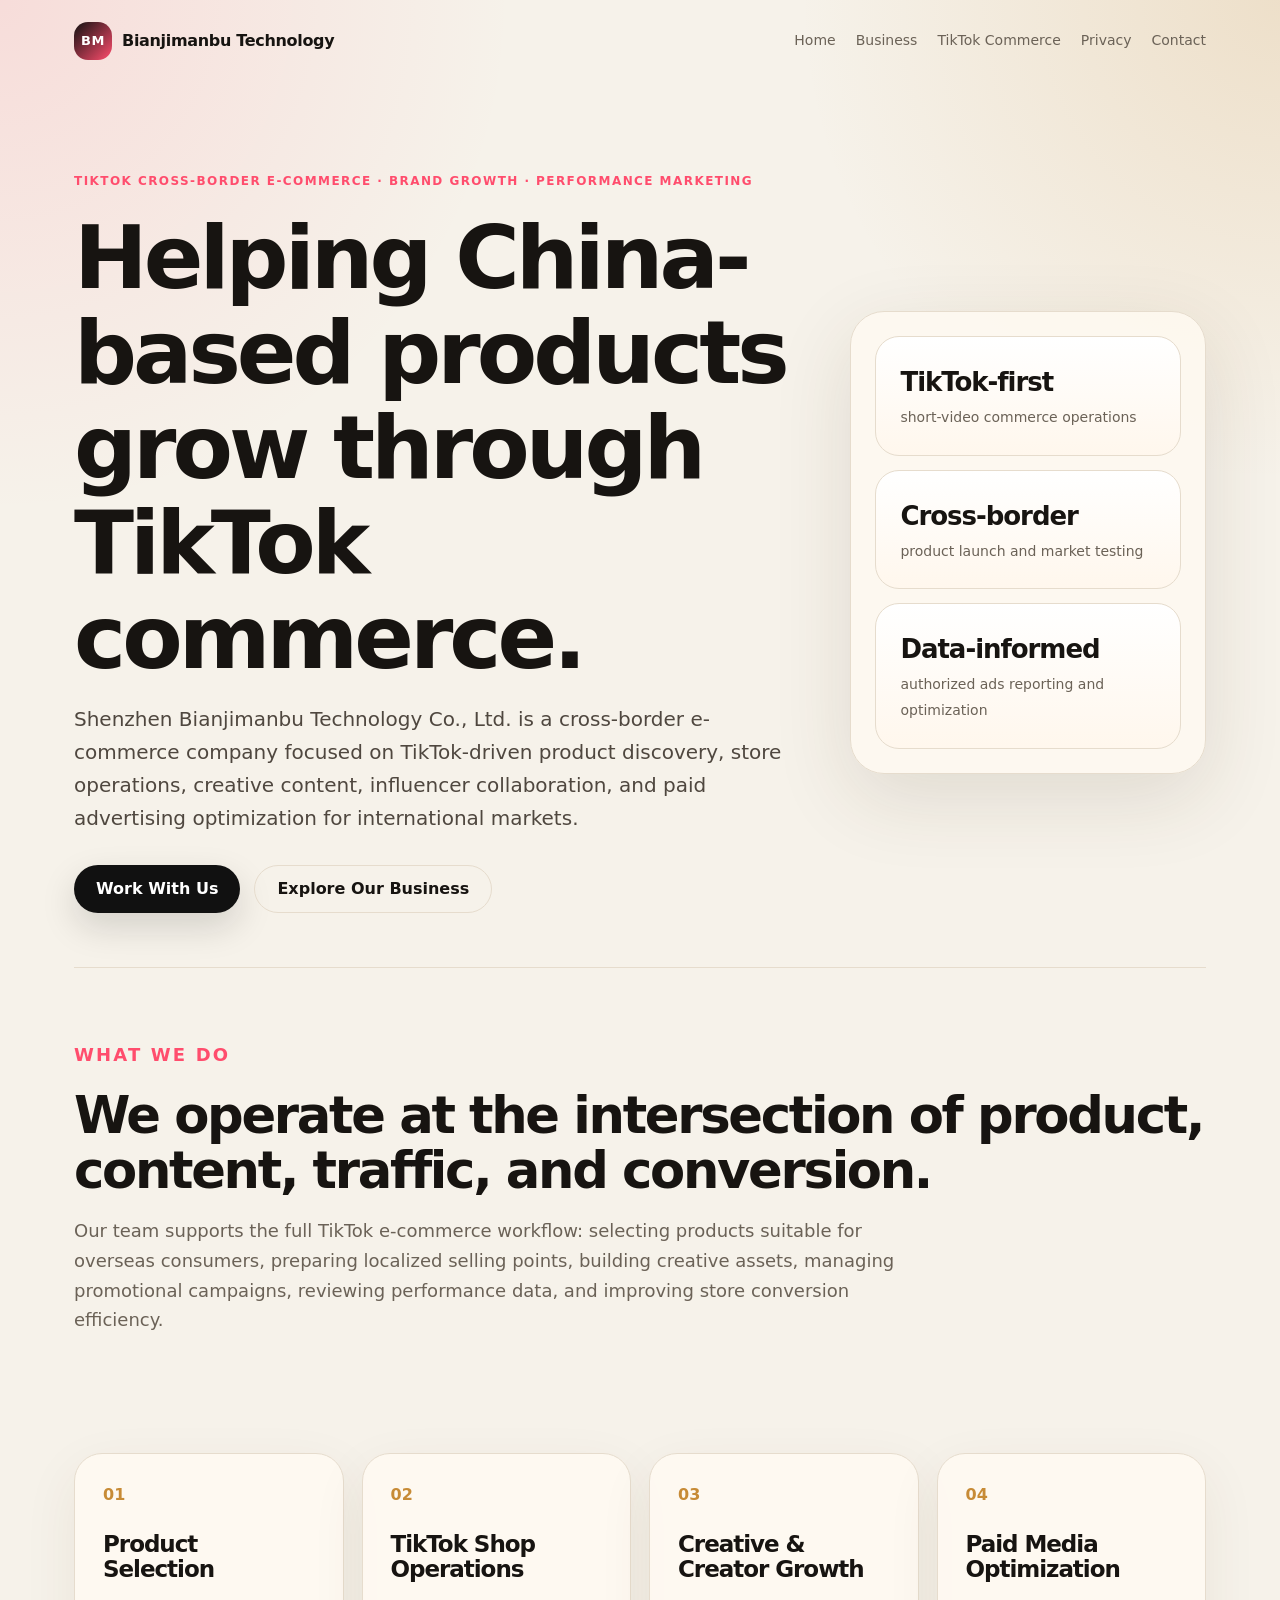
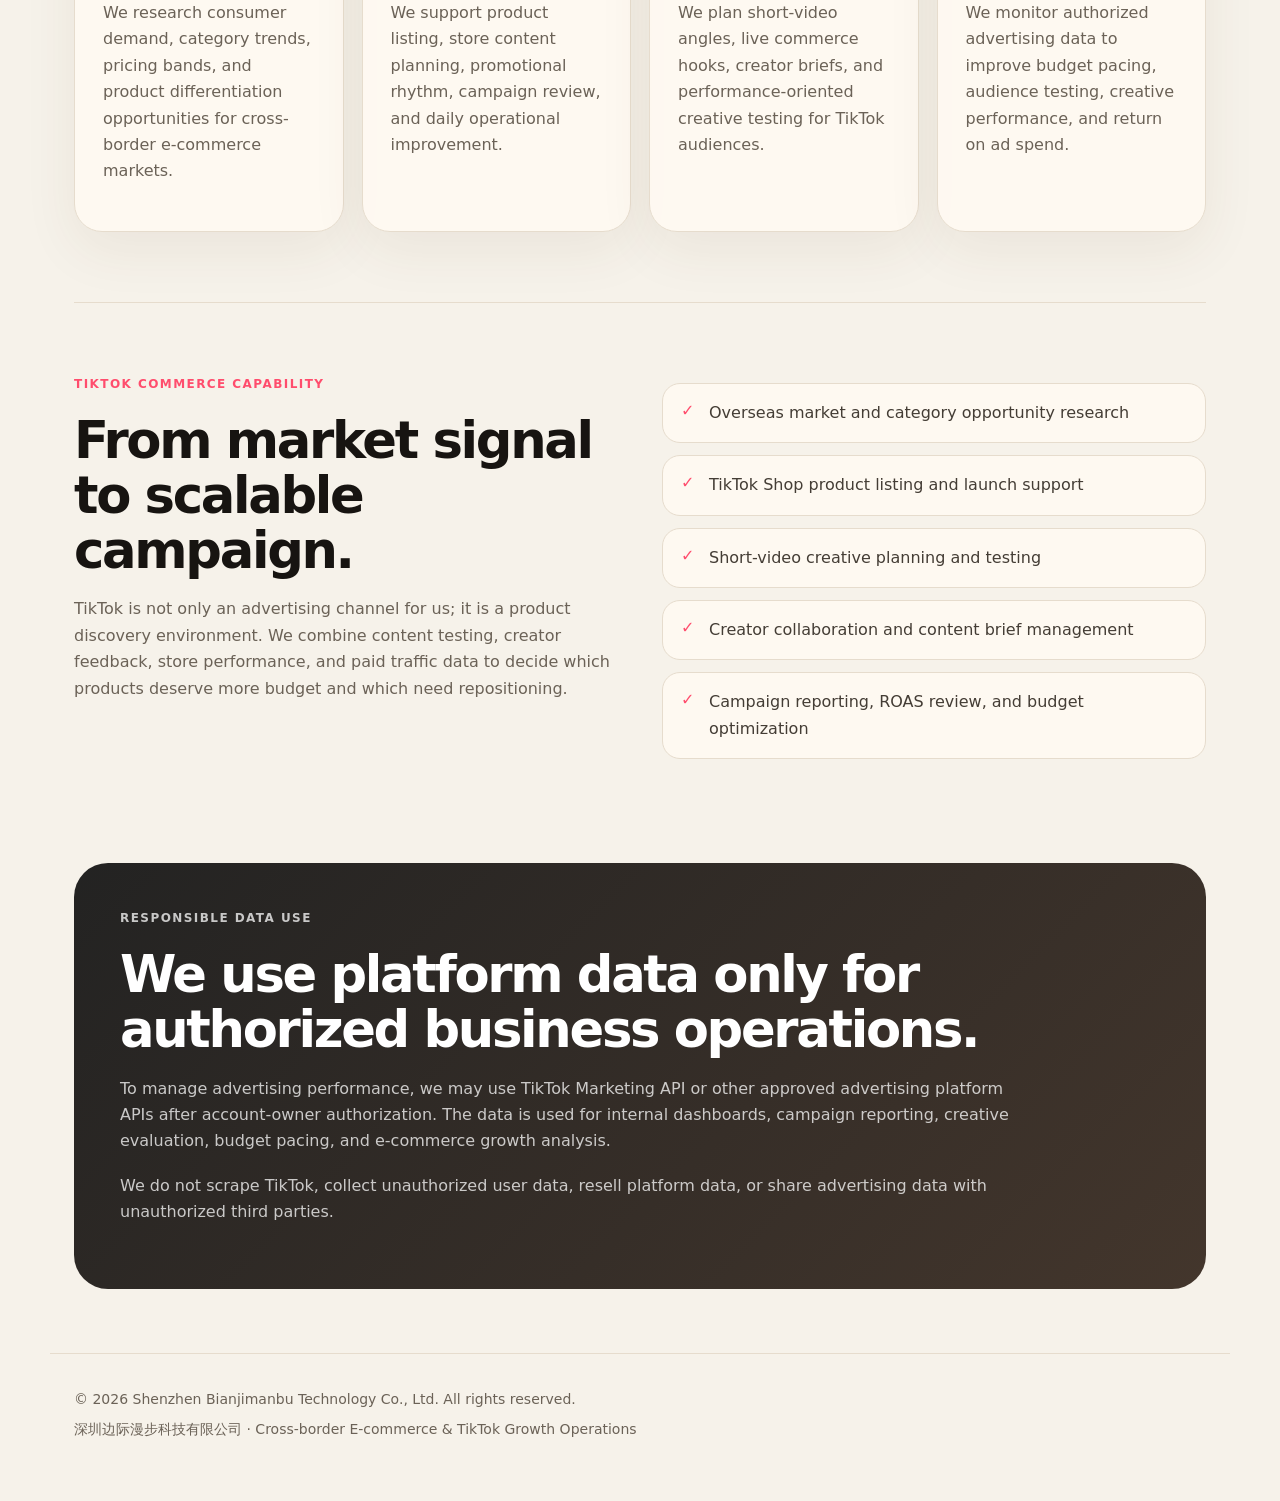
==== index.html @ 5a1b0235 "Add GitHub Pages landing page for Bianjimanbu" ====
<!doctype html>
<html lang="en">
<head>
  <meta charset="utf-8" />
  <meta name="viewport" content="width=device-width, initial-scale=1" />
  <meta http-equiv="refresh" content="0; url=bianjimanbu/index.html" />
  <title>Shenzhen Bianjimanbu Technology Co., Ltd.</title>
  <link rel="canonical" href="bianjimanbu/index.html" />
  <style>
    body{margin:0;font-family:Inter,Arial,sans-serif;background:#f6f2ea;color:#171411;display:grid;place-items:center;min-height:100vh;padding:24px;text-align:center}a{color:#111;font-weight:800}.card{background:#fffaf2;border:1px solid #e6dccd;border-radius:28px;padding:36px;box-shadow:0 18px 55px rgba(80,58,29,.08)}
  </style>
</head>
<body>
  <div class="card">
    <h1>Shenzhen Bianjimanbu Technology Co., Ltd.</h1>
    <p>Redirecting to our company website...</p>
    <p><a href="bianjimanbu/index.html">Open the website</a></p>
  </div>
</body>
</html>
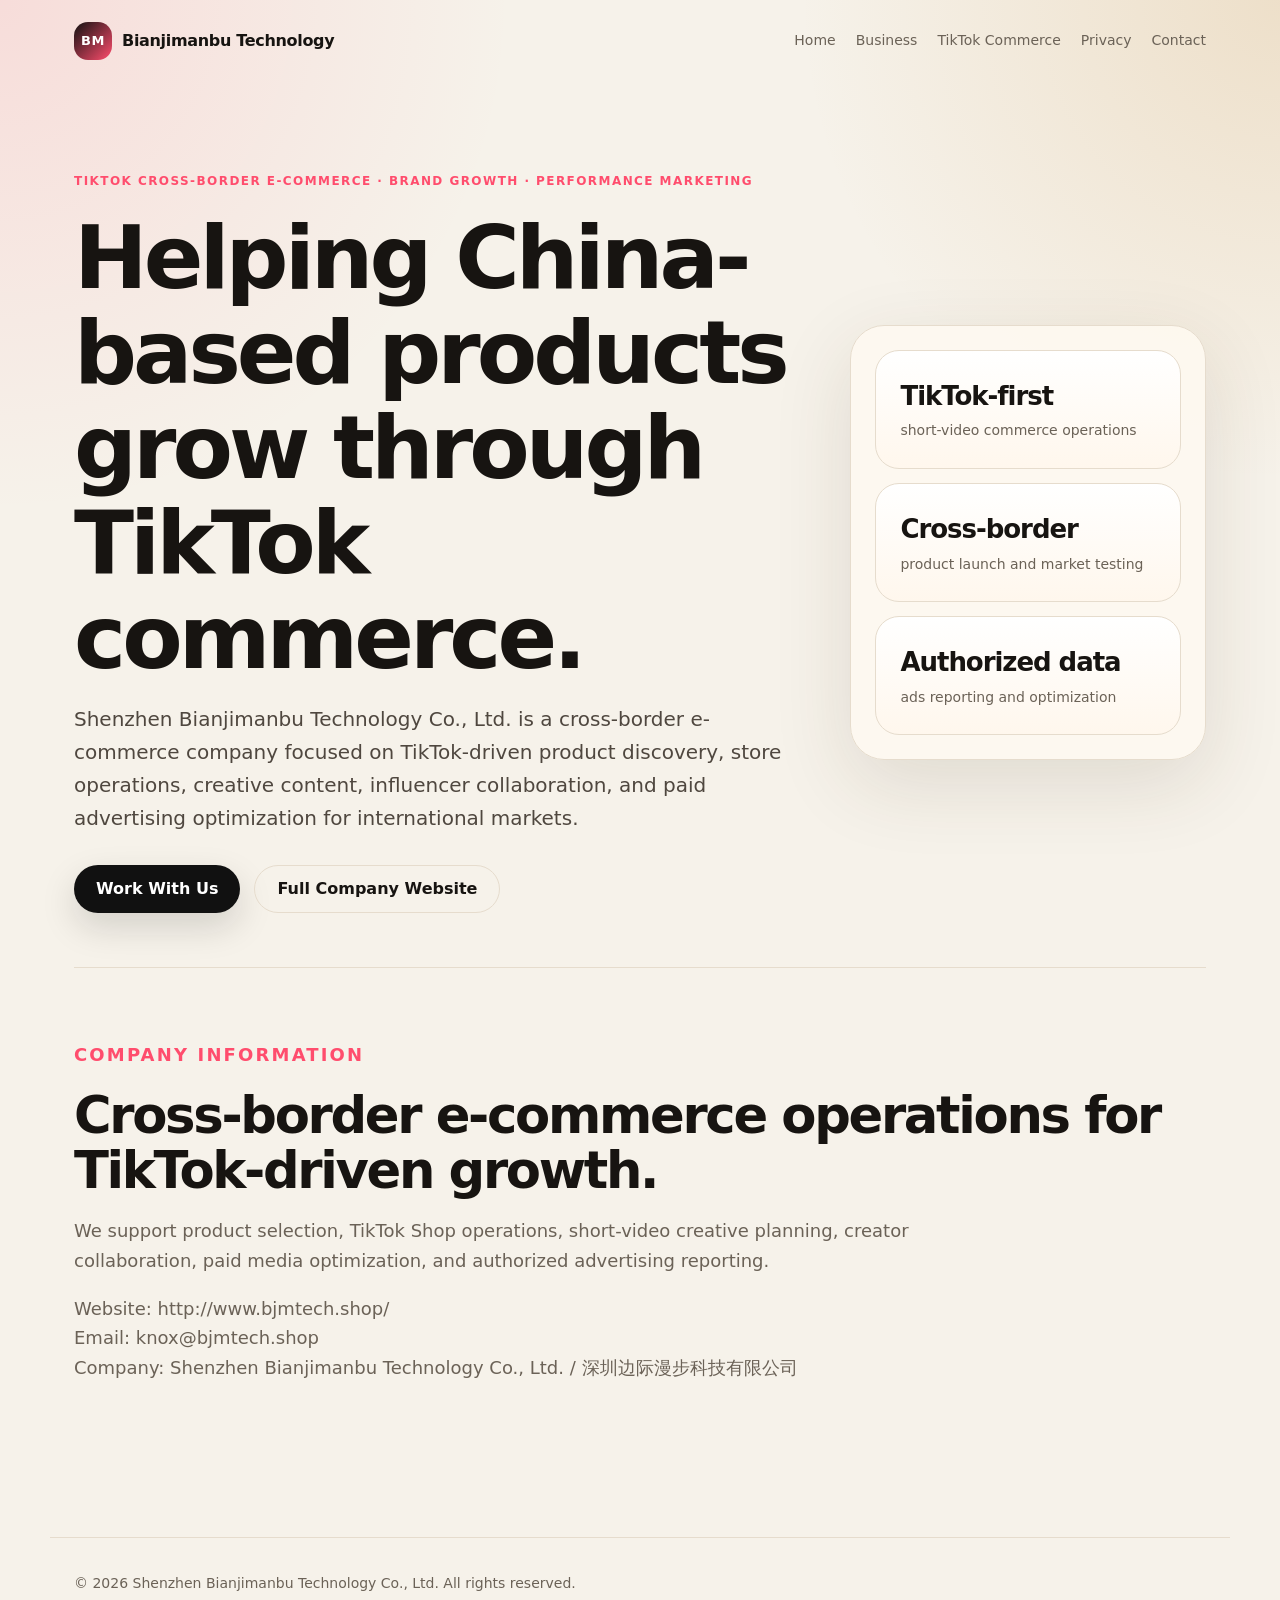
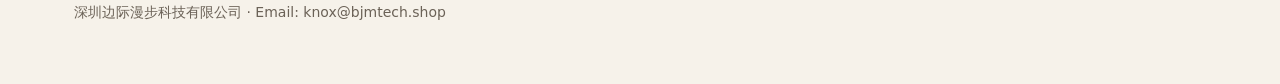
==== commit 89df66a3: "Make custom domain root serve company homepage" ====
--- a/index.html
+++ b/index.html
@@ -3,18 +3,62 @@
 <head>
   <meta charset="utf-8" />
   <meta name="viewport" content="width=device-width, initial-scale=1" />
-  <meta http-equiv="refresh" content="0; url=bianjimanbu/index.html" />
-  <title>Shenzhen Bianjimanbu Technology Co., Ltd.</title>
-  <link rel="canonical" href="bianjimanbu/index.html" />
-  <style>
-    body{margin:0;font-family:Inter,Arial,sans-serif;background:#f6f2ea;color:#171411;display:grid;place-items:center;min-height:100vh;padding:24px;text-align:center}a{color:#111;font-weight:800}.card{background:#fffaf2;border:1px solid #e6dccd;border-radius:28px;padding:36px;box-shadow:0 18px 55px rgba(80,58,29,.08)}
-  </style>
+  <title>Shenzhen Bianjimanbu Technology Co., Ltd. | TikTok Cross-border E-commerce</title>
+  <meta name="description" content="Shenzhen Bianjimanbu Technology Co., Ltd. is a China-based TikTok cross-border e-commerce company specializing in product selection, TikTok Shop operations, creator collaboration, and paid media optimization." />
+  <link rel="stylesheet" href="bianjimanbu/styles.css" />
 </head>
 <body>
-  <div class="card">
-    <h1>Shenzhen Bianjimanbu Technology Co., Ltd.</h1>
-    <p>Redirecting to our company website...</p>
-    <p><a href="bianjimanbu/index.html">Open the website</a></p>
-  </div>
+  <header class="nav">
+    <a class="brand" href="index.html">
+      <span class="logo">BM</span>
+      <span>Bianjimanbu Technology</span>
+    </a>
+    <nav>
+      <a href="index.html">Home</a>
+      <a href="bianjimanbu/index.html#business">Business</a>
+      <a href="bianjimanbu/index.html#tiktok">TikTok Commerce</a>
+      <a href="bianjimanbu/privacy.html">Privacy</a>
+      <a href="bianjimanbu/contact.html">Contact</a>
+    </nav>
+  </header>
+
+  <main>
+    <section class="hero">
+      <div class="hero-copy">
+        <p class="eyebrow">TikTok Cross-border E-commerce · Brand Growth · Performance Marketing</p>
+        <h1>Helping China-based products grow through TikTok commerce.</h1>
+        <p class="lead">
+          Shenzhen Bianjimanbu Technology Co., Ltd. is a cross-border e-commerce company focused on TikTok-driven product discovery, store operations, creative content, influencer collaboration, and paid advertising optimization for international markets.
+        </p>
+        <div class="actions">
+          <a class="button" href="bianjimanbu/contact.html">Work With Us</a>
+          <a class="button secondary" href="bianjimanbu/index.html">Full Company Website</a>
+        </div>
+      </div>
+      <div class="hero-panel" aria-label="Business highlights">
+        <div><strong>TikTok-first</strong><span>short-video commerce operations</span></div>
+        <div><strong>Cross-border</strong><span>product launch and market testing</span></div>
+        <div><strong>Authorized data</strong><span>ads reporting and optimization</span></div>
+      </div>
+    </section>
+
+    <section class="section intro">
+      <p class="kicker">Company information</p>
+      <h2>Cross-border e-commerce operations for TikTok-driven growth.</h2>
+      <p>
+        We support product selection, TikTok Shop operations, short-video creative planning, creator collaboration, paid media optimization, and authorized advertising reporting.
+      </p>
+      <p>
+        Website: <a href="http://www.bjmtech.shop/">http://www.bjmtech.shop/</a><br />
+        Email: <a href="mailto:knox@bjmtech.shop">knox@bjmtech.shop</a><br />
+        Company: Shenzhen Bianjimanbu Technology Co., Ltd. / 深圳边际漫步科技有限公司
+      </p>
+    </section>
+  </main>
+
+  <footer>
+    <p>© 2026 Shenzhen Bianjimanbu Technology Co., Ltd. All rights reserved.</p>
+    <p>深圳边际漫步科技有限公司 · Email: knox@bjmtech.shop</p>
+  </footer>
 </body>
 </html>
--- a/bianjimanbu/styles.css
+++ b/bianjimanbu/styles.css
@@ -0,0 +1,139 @@
+:root {
+  --bg: #f6f2ea;
+  --paper: #fffaf2;
+  --ink: #171411;
+  --muted: #6b6257;
+  --line: #e6dccd;
+  --accent: #111111;
+  --accent2: #ff4d6d;
+  --gold: #c78b36;
+  --soft: #efe4d3;
+}
+* { box-sizing: border-box; }
+html { scroll-behavior: smooth; }
+body {
+  margin: 0;
+  font-family: Inter, ui-sans-serif, system-ui, -apple-system, BlinkMacSystemFont, "Segoe UI", Arial, sans-serif;
+  color: var(--ink);
+  background:
+    radial-gradient(circle at top left, rgba(255,77,109,.13), transparent 32rem),
+    radial-gradient(circle at top right, rgba(199,139,54,.18), transparent 30rem),
+    var(--bg);
+  line-height: 1.65;
+}
+a { color: inherit; text-decoration: none; }
+.nav {
+  max-width: 1180px;
+  margin: 0 auto;
+  padding: 22px 24px;
+  display: flex;
+  justify-content: space-between;
+  align-items: center;
+  gap: 24px;
+}
+.brand { display: inline-flex; align-items: center; gap: 10px; font-weight: 800; letter-spacing: -.02em; }
+.logo {
+  width: 38px; height: 38px; border-radius: 14px;
+  display: grid; place-items: center;
+  color: white; background: linear-gradient(135deg, #111, #ff4d6d);
+  font-size: 13px; letter-spacing: .04em;
+}
+nav { display: flex; gap: 20px; color: var(--muted); font-size: 14px; }
+nav a:hover { color: var(--ink); }
+main { max-width: 1180px; margin: 0 auto; padding: 18px 24px 64px; }
+.hero {
+  min-height: 560px;
+  display: grid;
+  grid-template-columns: 1.35fr .65fr;
+  gap: 38px;
+  align-items: center;
+  padding: 72px 0 54px;
+}
+.eyebrow, .kicker { color: var(--accent2); font-weight: 800; text-transform: uppercase; letter-spacing: .12em; font-size: 12px; }
+h1, h2, h3 { line-height: 1.08; margin: 0 0 18px; letter-spacing: -.045em; }
+h1 { font-size: clamp(44px, 7vw, 88px); max-width: 900px; }
+h2 { font-size: clamp(30px, 4vw, 54px); }
+h3 { font-size: 23px; }
+p { margin: 0 0 18px; color: var(--muted); }
+.lead { font-size: 20px; max-width: 780px; color: #4f473f; }
+.actions { display: flex; gap: 14px; flex-wrap: wrap; margin-top: 30px; }
+.button {
+  display: inline-flex; align-items: center; justify-content: center;
+  min-height: 48px; padding: 0 22px; border-radius: 999px;
+  background: var(--accent); color: white; font-weight: 750;
+  box-shadow: 0 14px 35px rgba(17,17,17,.15);
+}
+.button.secondary { background: transparent; color: var(--ink); border: 1px solid var(--line); box-shadow: none; }
+.hero-panel {
+  background: rgba(255,250,242,.82);
+  border: 1px solid var(--line);
+  border-radius: 34px;
+  padding: 24px;
+  box-shadow: 0 24px 80px rgba(69,50,26,.12);
+}
+.hero-panel div {
+  padding: 24px;
+  border-radius: 24px;
+  background: linear-gradient(180deg, #fff, #fff7ed);
+  border: 1px solid var(--line);
+  margin-bottom: 14px;
+}
+.hero-panel div:last-child { margin-bottom: 0; }
+.hero-panel strong { display: block; font-size: 26px; letter-spacing: -.04em; }
+.hero-panel span { color: var(--muted); font-size: 14px; }
+.section { padding: 72px 0; border-top: 1px solid var(--line); }
+.intro p { max-width: 840px; font-size: 18px; }
+.grid { display: grid; grid-template-columns: repeat(3, 1fr); gap: 18px; margin: 28px 0 70px; }
+.grid.four { grid-template-columns: repeat(4, 1fr); }
+.card {
+  background: rgba(255,250,242,.9);
+  border: 1px solid var(--line);
+  border-radius: 28px;
+  padding: 28px;
+  min-height: 240px;
+  box-shadow: 0 18px 55px rgba(80,58,29,.07);
+}
+.num { display: block; color: var(--gold); font-weight: 900; margin-bottom: 24px; }
+.split { display: grid; grid-template-columns: 1fr 1fr; gap: 44px; align-items: start; }
+.checks { list-style: none; padding: 0; margin: 8px 0 0; }
+.checks li {
+  margin: 0 0 12px;
+  padding: 16px 18px 16px 46px;
+  background: rgba(255,250,242,.9);
+  border: 1px solid var(--line);
+  border-radius: 18px;
+  position: relative;
+  color: #443d35;
+}
+.checks li:before {
+  content: "✓";
+  position: absolute; left: 18px; top: 14px;
+  color: var(--accent2); font-weight: 900;
+}
+.muted {
+  background: linear-gradient(135deg, rgba(17,17,17,.92), rgba(52,38,28,.92));
+  color: white;
+  margin: 20px 0 0;
+  padding: 46px;
+  border-radius: 34px;
+  border: none;
+}
+.muted p { color: rgba(255,255,255,.75); max-width: 900px; }
+.muted h2 { color: white; }
+footer {
+  max-width: 1180px;
+  margin: 0 auto;
+  padding: 34px 24px 54px;
+  border-top: 1px solid var(--line);
+  color: var(--muted);
+  font-size: 14px;
+}
+footer p { margin-bottom: 6px; }
+@media (max-width: 900px) {
+  .nav { align-items: flex-start; flex-direction: column; }
+  nav { flex-wrap: wrap; }
+  .hero, .split { grid-template-columns: 1fr; }
+  .grid, .grid.four { grid-template-columns: 1fr; }
+  .hero { padding-top: 36px; }
+  .muted { padding: 30px; }
+}
